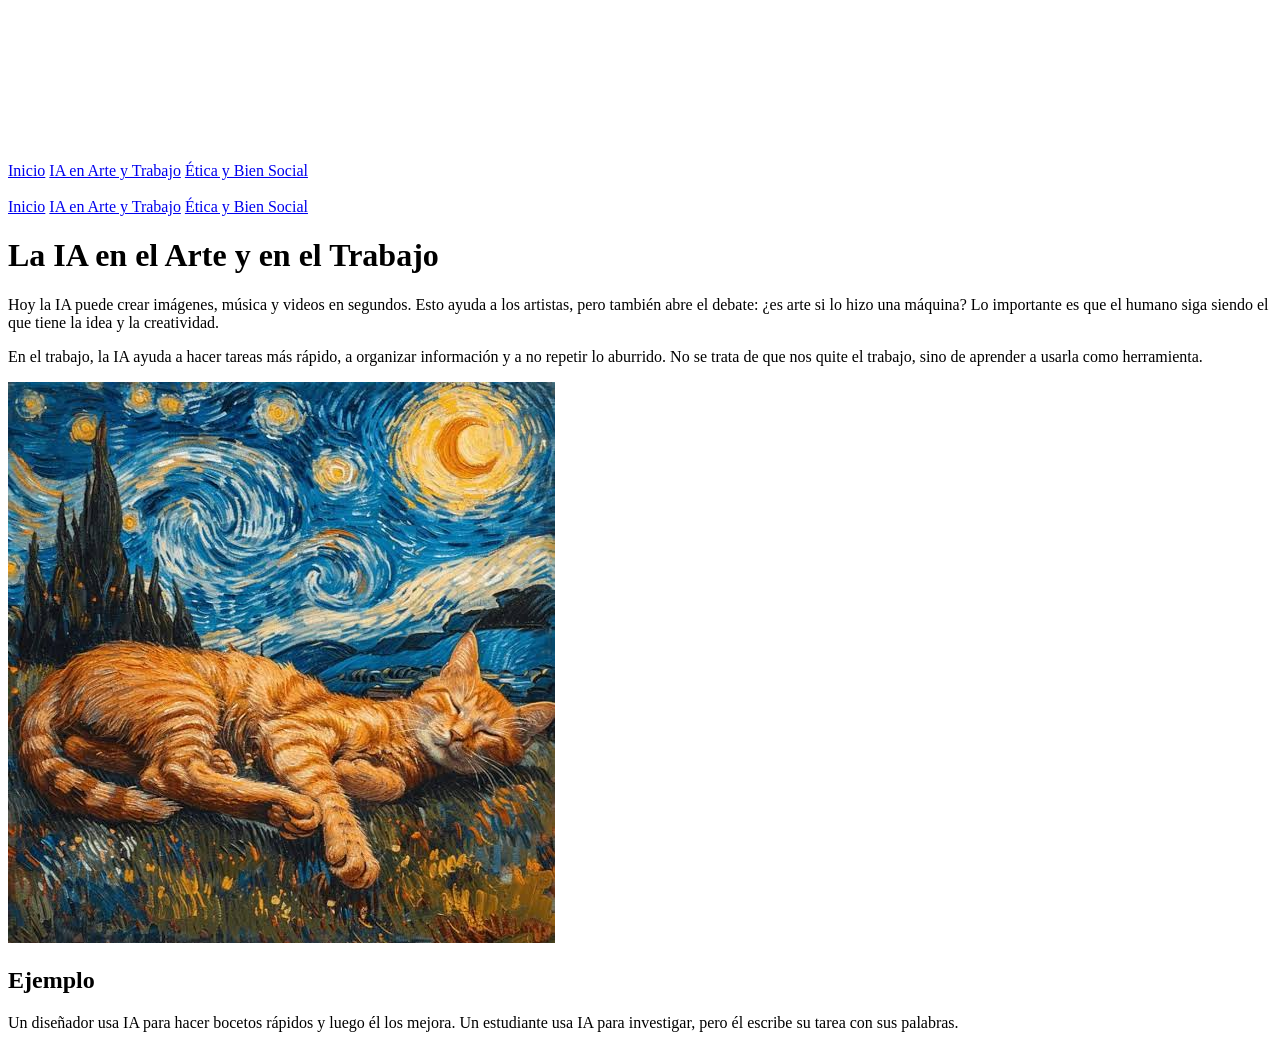
==== arte-trabajo.html @ 97fb3cd6 "Add files via upload" ====
<!DOCTYPE html>
<html lang="es-Es">
<head>
  <meta charset="UTF-8">
  <title>IA en Arte y Trabajo</title>
  <link rel="stylesheet" href="css/estilos.css">
</head>
<body>

<video class="video-fondo" autoplay muted loop playsinline>
  <source src="video.mp4" type="video/mp4">
</video>

<nav class="menuH">
  <a href="index.html">Inicio</a>
  <a href="arte-trabajo.html">IA en Arte y Trabajo</a>
  <a href="etica.html">Ética y Bien Social</a>
</nav>

<br>

<aside class="menuV">
  <a href="index.html">Inicio</a>
  <a href="arte-trabajo.html">IA en Arte y Trabajo</a>
  <a href="etica.html">Ética y Bien Social</a>
</aside>

<div class="contenido">
  <h1>La IA en el Arte y en el Trabajo</h1>
  <p>Hoy la IA puede crear imágenes, música y videos en segundos. Esto ayuda a los artistas, pero también abre el debate: ¿es arte si lo hizo una máquina? Lo importante es que el humano siga siendo el que tiene la idea y la creatividad.</p>
  <p>En el trabajo, la IA ayuda a hacer tareas más rápido, a organizar información y a no repetir lo aburrido. No se trata de que nos quite el trabajo, sino de aprender a usarla como herramienta.</p>

  <img class="foto" src="foto2.jpg" alt="IA en el arte y trabajo">

  <h2>Ejemplo</h2>
  <p>Un diseñador usa IA para hacer bocetos rápidos y luego él los mejora. Un estudiante usa IA para investigar, pero él escribe su tarea con sus palabras.</p>
</div>

</body>
</html>
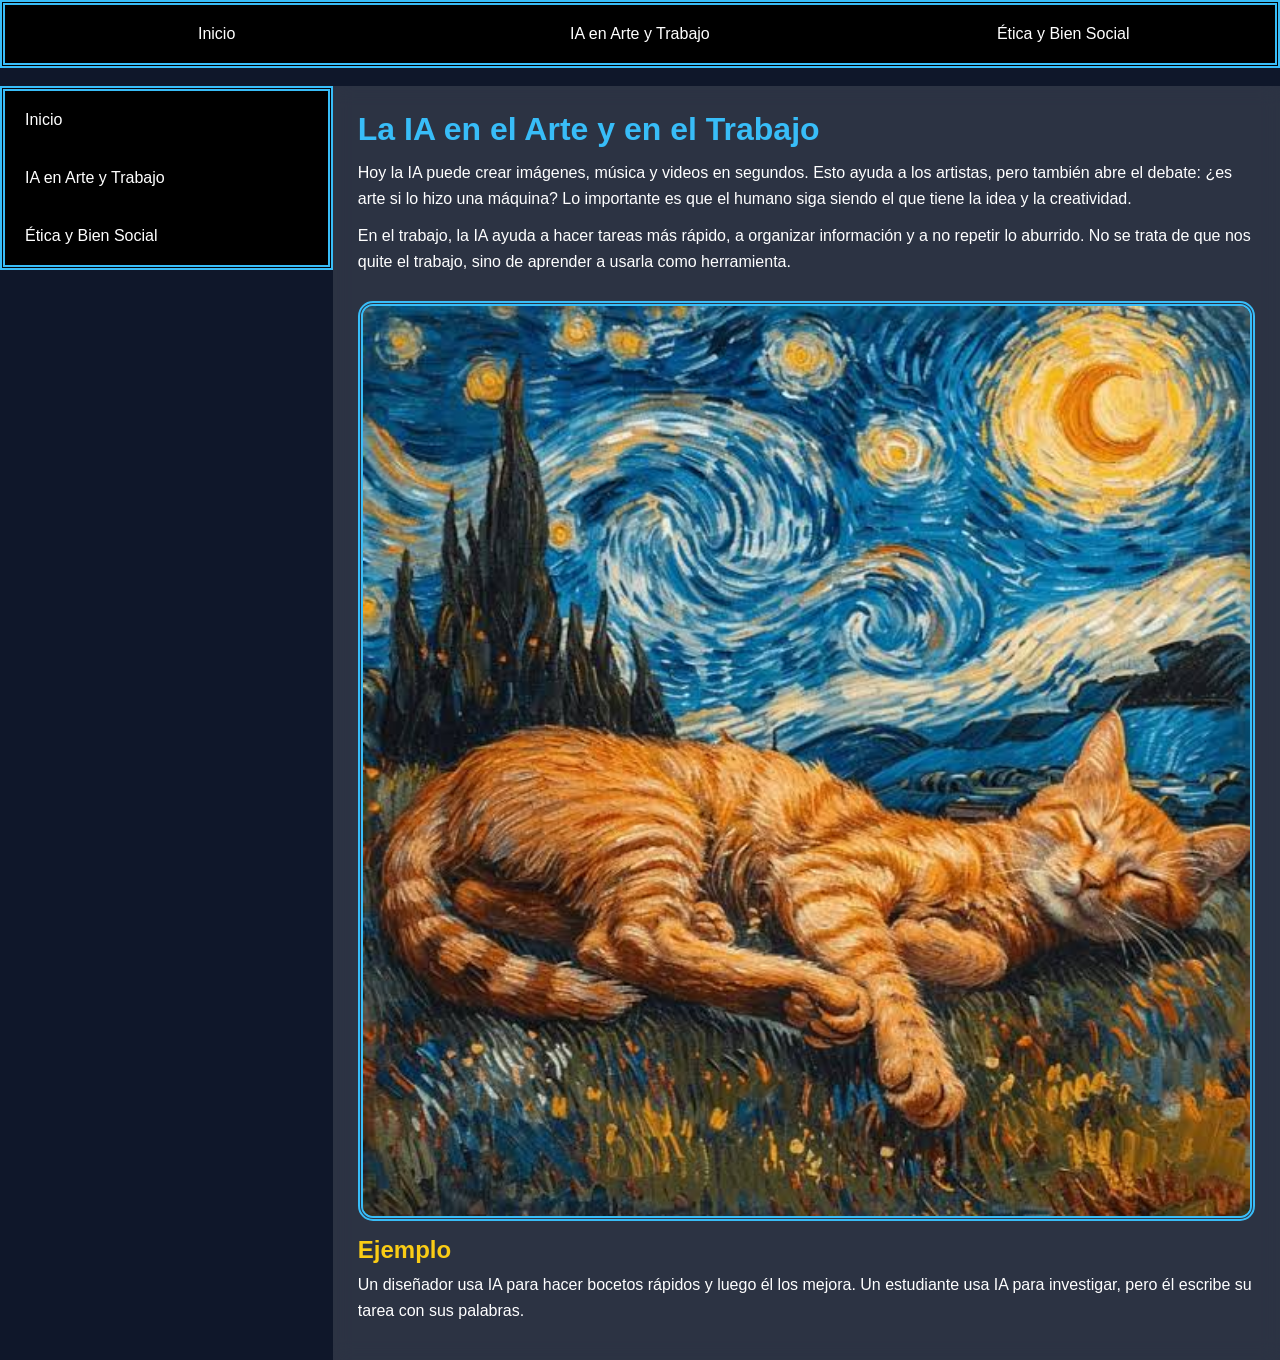
==== commit b176230b: "Update arte-trabajo.html" ====
--- a/arte-trabajo.html
+++ b/arte-trabajo.html
@@ -3,7 +3,7 @@
 <head>
   <meta charset="UTF-8">
   <title>IA en Arte y Trabajo</title>
-  <link rel="stylesheet" href="css/estilos.css">
+  <link rel="stylesheet" href="estilos.css">
 </head>
 <body>
 
@@ -37,4 +37,4 @@
 </div>
 
 </body>
-</html>+</html>
--- a/estilos.css
+++ b/estilos.css
@@ -0,0 +1,38 @@
+* { box-sizing: border-box; margin: 0px; font-family: 'Segoe UI', Arial, sans-serif; }
+
+body { color: white; background: #0f172a; }
+
+.video-fondo {
+  position: fixed; top: 0; left: 0;
+  width: 100%; height: 100%;
+  object-fit: cover; z-index: -1; opacity: 0.30;
+}
+
+.menuH { overflow: hidden; border: 5px double #38bdf8; background: black; }
+.menuH a {
+  background-color: black; color: white; text-decoration: none;
+  float: left; width: 33.33%; text-align: center; padding: 20px;
+}
+.menuH a:hover { background-color: white; color: black; }
+
+.menuV { float: left; width: 26%; overflow: hidden; border: 5px double #38bdf8; background: rgba(0,0,0,0.7); }
+.menuV a {
+  background-color: black; color: white; text-decoration: none;
+  padding: 20px; display: block;
+}
+.menuV a:hover { background-color: white; color: black; }
+
+.contenido {
+  float: left; width: 74%; padding: 25px;
+  background: rgba(255,255,255,0.12);
+  backdrop-filter: blur(10px);
+}
+.contenido h1 { color: #38bdf8; margin-bottom: 12px; }
+.contenido h2 { color: #facc15; margin: 18px 0 8px; }
+.contenido p { line-height: 1.6; margin-bottom: 12px; }
+
+img.foto {
+  float: left; width: 100%;
+  border: 5px double #38bdf8;
+  border-radius: 15px; margin: 15px 0;
+}
